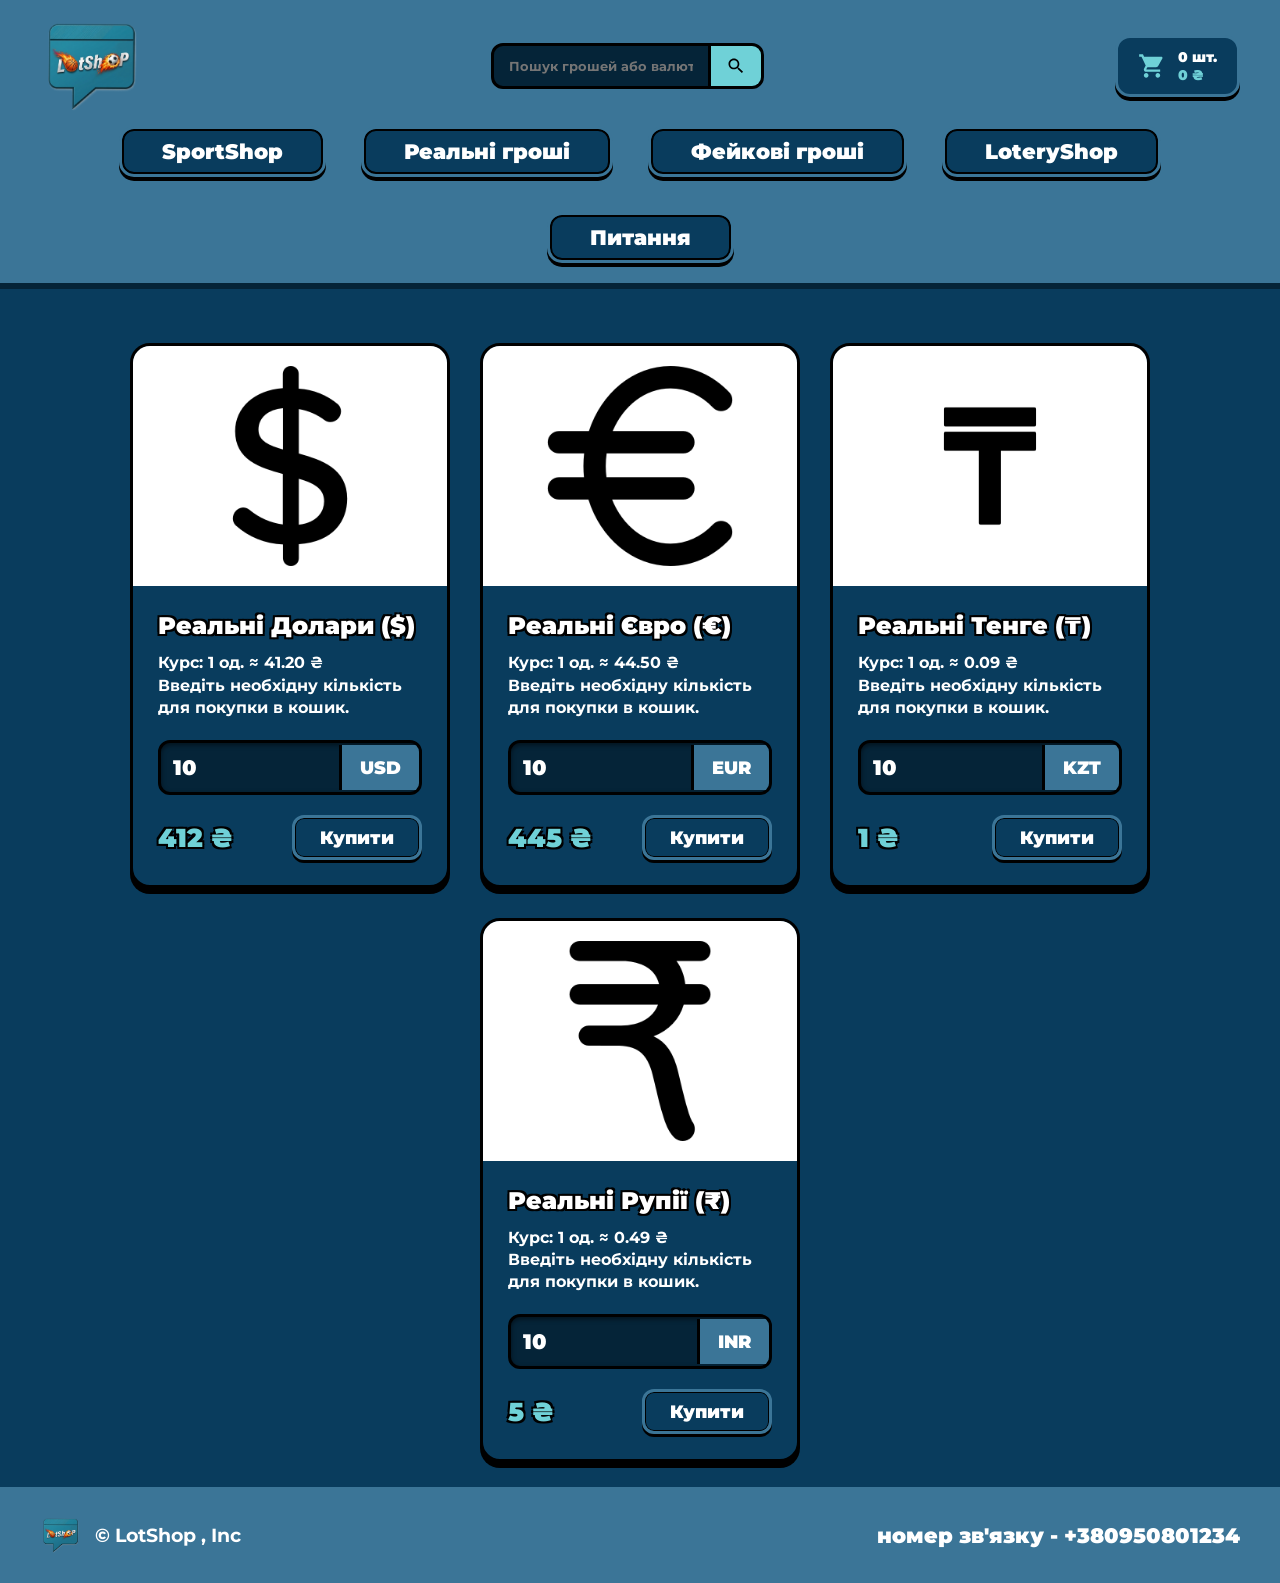
==== html/money.html @ 11d2e369 "Додав нові розділи сайту та сторінку питань" ====
<!DOCTYPE html>
<html lang="uk">
<head>
    <meta charset="UTF-8">
    <meta name="viewport" content="width=device-width, initial-scale=1.0">
    <title>MoneyShop - LotShop</title>
    <link rel="preconnect" href="https://fonts.googleapis.com">
    <link rel="preconnect" href="https://fonts.gstatic.com" crossorigin>
    <link href="https://fonts.googleapis.com/css2?family=Lilita+One&family=Montserrat:wght@700;900&display=swap" rel="stylesheet">
    <link rel="stylesheet" href="../css/sport.css">
    <link rel="stylesheet" href="../css/money.css">
</head>
<body>

    <header class="sticky-header">
        <div class="header-top">
            <a href="../html/index.html" class="header-logo-link">
                <img src="../images/LotShop.png" alt="Logo Icon" class="header-left-logo">
            </a>
            
            <div class="search-container">
                <input type="text" id="searchInput" placeholder="Пошук грошей або валюти...">
                <button id="searchBtn" class="search-btn">
                    <svg viewBox="0 0 24 24" class="search-icon-svg">
                        <path d="M15.5 14h-.79l-.28-.27C15.41 12.59 16 11.11 16 9.5 16 5.91 13.09 3 9.5 3S3 5.91 3 9.5 5.91 16 9.5 16c1.61 0 3.09-.59 4.23-1.57l.27.28v.79l5 4.99L20.49 19l-4.99-5zm-6 0C7.01 14 5 11.99 5 9.5S7.01 5 9.5 5 14 7.01 14 9.5 11.99 14 9.5 14z"/>
                    </svg>
                </button>
            </div>

            <div class="header-cart" id="cartBtn">
                <svg viewBox="0 0 24 24" class="cart-icon">
                    <path d="M7 18c-1.1 0-1.99.9-1.99 2S5.9 22 7 22s2-.9 2-2-.9-2-2-2zM1 2v2h2l3.6 7.59-1.35 2.45c-.16.28-.25.61-.25.96 0 1.1.9 2 2 2h12v-2H7.42c-.14 0-.25-.11-.25-.25l.03-.12.9-1.63h7.45c.75 0 1.41-.41 1.75-1.03l3.58-6.49c.08-.14.12-.31.12-.48 0-.55-.45-1-1-1H5.21l-.94-2H1zm16 16c-1.1 0-1.99.9-1.99 2s.89 2 1.99 2 2-.9 2-2-.9-2-2-2z"/>
                </svg>
                <div class="cart-info">
                    <span id="cartCount">0 шт.</span>
                    <span id="cartSum">0 ₴</span>
                </div>
            </div>
        </div>
        
        <nav>
            <a href="../html/sport.html" class="nav-btn">SportShop</a>
            <button class="nav-btn active" onclick="filterMoneyCategory('real', this)">Реальні гроші</button>
            <button class="nav-btn" onclick="filterMoneyCategory('fake', this)">Фейкові гроші</button>
            <a href="../html/lotery.html" class="nav-btn">LoteryShop</a>
            <a href="../html/questions.html" class="nav-btn">Питання</a>
        </nav>
    </header>

    <main id="moneyExchangeContainer">

    </main>

    <footer>
        <div class="footer-left">
            <img src="../images/LotShop.png" alt="Mini Logo" class="footer-mini-logo">
            <span>© LotShop , Inc</span>
        </div>
        <div class="footer-phone">
            номер зв'язку - +380950801234
        </div>
    </footer>

    <script src="../js/moneyshop.js"></script>
</body>
</html>
---- css/sport.css ----
* {
    margin: 0;
    padding: 0;
    box-sizing: border-box;
}

body {
    font-family: 'Montserrat', sans-serif;
    background-color: #093C5D;
    color: #ffffff;
    min-height: 100vh;
    display: flex;
    flex-direction: column;
}

header {
    background-color: #3B7597;
    padding: 20px 40px;
    position: relative;
    display: flex;
    flex-direction: column;
    align-items: center;
}

.header-logo-link {
    position: absolute;
    left: 40px;
    top: 20px;
    display: inline-block;
    transition: transform 0.2s ease, filter 0.2s ease;
    cursor: pointer;
    z-index: 10;
}

.header-left-logo {
    width: 100px;
    height: auto;
    display: block;
}

.header-logo-link:hover {
    transform: scale(1.08) rotate(-2deg);
    filter: drop-shadow(0 0 12px rgba(255, 255, 255, 0.6));
}

.header-logo-link:active {
    transform: scale(0.95) rotate(0deg);
    filter: drop-shadow(0 0 6px rgba(255, 255, 255, 0.4));
}

.logo-container {
    display: flex;
    justify-content: center;
    align-items: center;
    margin-bottom: 20px;
    margin-top: 20px;
}

.main-logo {
    font-family: 'Lilita One', cursive;
    font-size: 4.5rem;
    color: #ffffff;
    display: flex;
    align-items: center;
    line-height: 1;
}

.main-logo span {
    text-shadow: 
        -3px -3px 0 #000,  
         3px -3px 0 #000,
        -3px  3px 0 #000,
         3px  3px 0 #000;
}

.logo-ball-bb {
    width: 85px;
    height: auto;
    margin-left: 5px;
    margin-right: 5px;
    align-self: center;
}

.logo-ball-fb {
    width: 75px;
    height: auto;
    margin-left: 8px;
    margin-right: 8px;
    transform: rotate(115deg) scaleY(-1);
    align-self: center;
}

.header-cart {
    position: absolute;
    right: 40px;
    top: 25px;
    background-color: #093C5D;
    padding: 10px 20px;
    border-radius: 15px;
    border: 3px solid #3B7597;
    box-shadow: 0 4px 0 #000;
    display: flex;
    align-items: center;
    gap: 12px;
    cursor: pointer;
    transition: transform 0.2s ease;
}

.header-cart:hover {
    transform: scale(1.05);
}

.cart-icon {
    width: 28px;
    height: 28px;
    fill: #6FD1D7;
}

.cart-info {
    display: flex;
    flex-direction: column;
    font-family: 'Montserrat', sans-serif;
    font-weight: 900;
    font-size: 0.9rem;
}

.cart-info #cartSum {
    color: #6FD1D7;
}

nav {
    display: flex;
    justify-content: center;
    gap: 35px;
    flex-wrap: wrap;
    width: 100%;
}

.nav-btn {
    font-family: 'Montserrat', sans-serif;
    font-weight: 900;
    font-size: 1.3rem;
    color: #ffffff;
    background-color: #093C5D;
    padding: 10px 40px;
    text-decoration: none;
    border-radius: 15px;
    border: 3px solid #3B7597;
    box-shadow: inset 0 0 0 2px #000, 0 4px 0 #000;
    transition: transform 0.2s ease, box-shadow 0.2s ease, background-color 0.3s ease, color 0.3s ease;
}

.nav-btn:hover {
    background-color: #6FD1D7;
    color: #093C5D;
    transform: translateY(-4px);
    box-shadow: inset 0 0 0 2px #000, 0 8px 0 #000;
}

.nav-btn:active {
    transform: translateY(2px);
    box-shadow: inset 0 0 0 2px #000, 0 2px 0 #000;
}

main {
    flex: 1;
    max-width: 1200px;
    margin: 60px auto;
    padding: 0 20px;
    display: flex;
    justify-content: center;
    gap: 40px;
    flex-wrap: wrap;
}

.product-card {
    background-color: #3B7597;
    border-radius: 25px;
    width: 320px;
    box-shadow: 0 10px 0 #052438;
    overflow: hidden;
    display: flex;
    flex-direction: column;
    transition: transform 0.2s ease;
}

.product-card:hover {
    transform: translateY(-5px);
}

.product-img-wrapper {
    background-color: #ffffff;
    width: 100%;
    height: 240px;
    display: flex;
    justify-content: center;
    align-items: center;
    padding: 20px;
}

.product-img {
    max-width: 100%;
    max-height: 100%;
    object-fit: contain;
}

.product-info {
    padding: 25px;
    display: flex;
    flex-direction: column;
    flex: 1;
}

.product-title {
    font-family: 'Montserrat', sans-serif;
    font-weight: 900;
    font-size: 1.5rem;
    color: #ffffff;
    margin-bottom: 12px;
    text-shadow: -2px -2px 0 #000, 2px -2px 0 #000, -2px 2px 0 #000, 2px 2px 0 #000;
}

.product-text {
    font-size: 1rem;
    line-height: 1.4;
    font-weight: 700;
    color: #ffffff;
    margin-bottom: 20px;
    flex: 1;
}

.product-footer {
    display: flex;
    justify-content: space-between;
    align-items: center;
    margin-top: auto;
}

.product-price {
    font-family: 'Montserrat', sans-serif;
    font-weight: 900;
    font-size: 1.6rem;
    color: #6FD1D7;
    text-shadow: -2px -2px 0 #000, 2px -2px 0 #000, -2px 2px 0 #000, 2px 2px 0 #000;
}

.controls-wrapper {
    position: relative;
    width: 130px;
    height: 45px;
}

.buy-btn {
    position: absolute;
    top: 0;
    left: 0;
    width: 100%;
    height: 100%;
    font-family: 'Montserrat', sans-serif;
    font-weight: 900;
    font-size: 1.1rem;
    color: #ffffff;
    background-color: #093C5D;
    border: 3px solid #3B7597;
    border-radius: 12px;
    box-shadow: inset 0 0 0 1px #000, 0 3px 0 #000;
    cursor: pointer;
    transition: background-color 0.2s, color 0.2s, transform 0.1s;
    z-index: 2;
}

.buy-btn:hover {
    background-color: #6FD1D7;
    color: #093C5D;
}

.buy-btn:active {
    transform: translateY(2px);
    box-shadow: inset 0 0 0 1px #000, 0 1px 0 #000;
}

.has-items .buy-btn {
    display: none;
}

.quantity-controls {
    display: flex;
    align-items: center;
    justify-content: space-between;
    width: 100%;
    height: 100%;
    background-color: #093C5D;
    border: 3px solid #000;
    border-radius: 12px;
    overflow: hidden;
}

.control-btn {
    width: 35px;
    height: 100%;
    background-color: #052438;
    border: none;
    color: #ffffff;
    font-family: 'Montserrat', sans-serif;
    font-weight: 900;
    font-size: 1.4rem;
    cursor: pointer;
    transition: background-color 0.2s;
}

.control-btn:hover {
    background-color: #6FD1D7;
    color: #093C5D;
}

.quantity-value {
    font-family: 'Montserrat', sans-serif;
    font-weight: 900;
    font-size: 1.2rem;
    color: #ffffff;
}

.error-msg {
    font-weight: 900;
    font-size: 1.5rem;
    color: #ff6b6b;
    text-align: center;
    width: 100%;
}

footer {
    background-color: #3B7597;
    padding: 30px 40px;
    display: flex;
    justify-content: space-between;
    align-items: center;
    flex-wrap: wrap;
    gap: 15px;
    border-top: 5px solid #093C5D;
}

.footer-left {
    display: flex;
    align-items: center;
    gap: 15px;
    font-weight: 700;
    font-size: 1.2rem;
}

.footer-mini-logo {
    width: 40px;
    height: auto;
}

.footer-phone {
    font-weight: 900;
    color: #ffffff;
    font-size: 1.3rem;
}

@media (max-width: 850px) {
    .header-logo-link {
        position: static;
        margin-bottom: 10px;
    }
    .header-cart {
        position: static;
        margin-bottom: 20px;
    }
    .main-logo { font-size: 3rem; }
    .logo-ball-bb { width: 55px; }
    .logo-ball-fb { width: 50px; }
    main { gap: 30px; }
    footer { flex-direction: column; text-align: center; }
}

.cart-main {
    flex-direction: row;
    align-items: flex-start;
    justify-content: space-between;
}

.cart-container, .checkout-form-container {
    background-color: #3B7597;
    border-radius: 25px;
    padding: 30px;
    box-shadow: 0 10px 0 #052438;
    flex: 1;
    min-width: 320px;
}

.cart-container {
    flex: 1.4;
}

.cart-page-title {
    font-family: 'Montserrat', sans-serif;
    font-weight: 900;
    font-size: 2rem;
    color: #ffffff;
    margin-bottom: 25px;
    text-shadow: -2px -2px 0 #000, 2px -2px 0 #000, -2px 2px 0 #000, 2px 2px 0 #000;
}

.cart-items-list {
    display: flex;
    flex-direction: column;
    gap: 15px;
    margin-bottom: 25px;
}

.cart-item-row {
    background-color: #093C5D;
    border: 3px solid #000;
    border-radius: 15px;
    padding: 15px;
    display: flex;
    align-items: center;
    justify-content: space-between;
    gap: 15px;
}

.cart-item-img {
    width: 60px;
    height: 60px;
    object-fit: contain;
    background-color: #fff;
    border-radius: 10px;
    padding: 5px;
}

.cart-item-info {
    flex: 1;
}

.cart-item-name {
    font-size: 1.1rem;
    font-weight: 900;
    margin-bottom: 4px;
}

.cart-item-price-each {
    color: #6FD1D7;
    font-size: 0.9rem;
    font-weight: 700;
}

.cart-item-controls {
    display: flex;
    align-items: center;
    background-color: #052438;
    border: 2px solid #000;
    border-radius: 10px;
    overflow: hidden;
}

.cart-qty-btn {
    width: 30px;
    height: 30px;
    background-color: #3B7597;
    border: none;
    color: #fff;
    font-weight: 900;
    font-size: 1.1rem;
    cursor: pointer;
}

.cart-qty-btn:hover {
    background-color: #6FD1D7;
    color: #093C5D;
}

.cart-qty-val {
    padding: 0 12px;
    font-weight: 900;
}

.cart-item-subtotal {
    font-weight: 900;
    font-size: 1.2rem;
    color: #6FD1D7;
    min-width: 80px;
    text-align: right;
}

.cart-empty-text {
    font-weight: 700;
    font-size: 1.1rem;
    text-align: center;
    color: #bce3fb;
    padding: 20px 0;
}

.cart-total-box {
    border-top: 4px dashed #093C5D;
    padding-top: 20px;
    display: flex;
    justify-content: space-between;
    align-items: center;
    font-weight: 900;
    font-size: 1.5rem;
}

#cartPageSum {
    color: #6FD1D7;
    text-shadow: -2px -2px 0 #000, 2px -2px 0 #000, -2px 2px 0 #000, 2px 2px 0 #000;
}

.form-group {
    display: flex;
    flex-direction: column;
    gap: 8px;
    margin-bottom: 18px;
}

.form-group label {
    font-weight: 900;
    font-size: 1rem;
}

.form-group input {
    font-family: 'Montserrat', sans-serif;
    font-weight: 700;
    padding: 12px 15px;
    border-radius: 12px;
    border: 3px solid #000;
    background-color: #093C5D;
    color: #fff;
    font-size: 1rem;
    outline: none;
}

.form-group input:focus {
    border-color: #6FD1D7;
}

.checkout-submit-btn {
    width: 100%;
    font-family: 'Montserrat', sans-serif;
    font-weight: 900;
    font-size: 1.3rem;
    color: #ffffff;
    background-color: #093C5D;
    padding: 12px;
    border-radius: 15px;
    border: 3px solid #000;
    box-shadow: 0 5px 0 #000;
    cursor: pointer;
    transition: transform 0.1s, background-color 0.2s, color 0.2s;
    margin-top: 10px;
}

.checkout-submit-btn:hover {
    background-color: #6FD1D7;
    color: #093C5D;
}

.checkout-submit-btn:active {
    transform: translateY(3px);
    box-shadow: 0 2px 0 #000;
}

@media (max-width: 950px) {
    .cart-main {
        flex-direction: column;
        gap: 40px;
    }
    .cart-container, .checkout-form-container {
        width: 100%;
    }
}

.cart-header-row {
    display: flex;
    justify-content: space-between;
    align-items: center;
    margin-bottom: 25px;
    flex-wrap: wrap;
    gap: 15px;
}

.cart-header-row .cart-page-title {
    margin-bottom: 0;
}

.clear-cart-btn {
    font-family: 'Montserrat', sans-serif;
    font-weight: 900;
    font-size: 0.9rem;
    color: #ffffff;
    background-color: #ff4747;
    padding: 8px 15px;
    border-radius: 10px;
    border: 2px solid #000;
    box-shadow: 0 3px 0 #000;
    cursor: pointer;
    transition: transform 0.1s, background-color 0.2s;
}

.clear-cart-btn:hover {
    background-color: #ff6b6b;
}

.clear-cart-btn:active {
    transform: translateY(2px);
    box-shadow: 0 1px 0 #000;
}

header.sticky-header {
    position: sticky;
    top: 0;
    z-index: 100;
    box-shadow: 0 6px 0 #052438;
}

.header-top {
    display: flex;
    justify-content: space-between;
    align-items: center;
    width: 100%;
    max-width: 1200px;
    margin-bottom: 15px;
    position: relative;
}

.header-top .header-logo-link {
    position: static;
}

.header-top .header-cart {
    position: static;
}

.search-catalog-bar {
    display: flex;
    gap: 15px;
    width: 100%;
    max-width: 800px;
    margin-bottom: 20px;
}

.catalog-wrapper {
    position: relative;
}

.catalog-btn {
    font-family: 'Montserrat', sans-serif;
    font-weight: 900;
    font-size: 1.1rem;
    color: #ffffff;
    background-color: #093C5D;
    padding: 12px 20px;
    border: 3px solid #000;
    border-radius: 12px;
    cursor: pointer;
    box-shadow: 0 4px 0 #000;
    white-space: nowrap;
    transition: transform 0.1s;
}

.catalog-btn:active {
    transform: translateY(2px);
    box-shadow: 0 2px 0 #000;
}

.catalog-dropdown {
    display: none;
    position: absolute;
    top: 110%;
    left: 0;
    background-color: #093C5D;
    border: 3px solid #000;
    border-radius: 12px;
    box-shadow: 0 8px 0 #052438;
    width: 220px;
    overflow: hidden;
    z-index: 110;
}

.catalog-wrapper:hover .catalog-dropdown {
    display: flex;
    flex-direction: column;
}

.catalog-dropdown button {
    font-family: 'Montserrat', sans-serif;
    font-weight: 700;
    font-size: 1rem;
    color: #ffffff;
    background: none;
    border: none;
    padding: 12px 15px;
    text-align: left;
    cursor: pointer;
    width: 100%;
    transition: background-color 0.2s, color 0.2s;
}

.catalog-dropdown button:hover {
    background-color: #6FD1D7;
    color: #093C5D;
}

.search-wrapper {
    display: flex;
    flex: 1;
    border: 3px solid #000;
    border-radius: 12px;
    overflow: hidden;
    box-shadow: 0 4px 0 #000;
    background-color: #093C5D;
}

.search-wrapper input {
    flex: 1;
    border: none;
    background: none;
    padding: 10px 15px;
    font-family: 'Montserrat', sans-serif;
    font-weight: 700;
    font-size: 1.1rem;
    color: #ffffff;
    outline: none;
}

.search-wrapper input::placeholder {
    color: #bce3fb;
}

.search-btn {
    font-family: 'Montserrat', sans-serif;
    font-weight: 900;
    font-size: 1.1rem;
    color: #093C5D;
    background-color: #6FD1D7;
    border: none;
    border-left: 3px solid #000;
    padding: 0 25px;
    cursor: pointer;
    transition: background-color 0.2s;
}

.search-btn:hover {
    background-color: #ffffff;
}

main {
    margin-top: 40px;
}

@media (max-width: 850px) {
    .header-top {
        flex-direction: column;
        gap: 15px;
    }
    .search-catalog-bar {
        flex-direction: column;
        width: 100%;
    }
    .catalog-btn {
        width: 100%;
    }
    .catalog-dropdown {
        width: 100%;
    }
}
---- css/money.css ----
header.sticky-header {
    position: sticky;
    top: 0;
    z-index: 100;
    box-shadow: 0 6px 0 #052438;
}

.search-container {
    display: flex;
    align-items: center;
    border: 3px solid #000;
    border-radius: 12px;
    background-color: #052438;
    overflow: hidden;
}

.search-container input {
    border: none;
    background: none;
    padding: 10px 15px;
    color: #fff;
    font-family: 'Montserrat', sans-serif;
    font-weight: 700;
    outline: none;
}

.search-btn {
    background-color: #6FD1D7;
    border: none;
    border-left: 3px solid #000;
    padding: 10px 15px;
    cursor: pointer;
    display: flex;
    align-items: center;
    justify-content: center;
    height: 100%;
}

.search-icon-svg {
    width: 20px;
    height: 20px;
    fill: #000;
}

#moneyExchangeContainer {
    display: flex;
    flex-wrap: wrap;
    gap: 30px;
    justify-content: center;
    padding: 20px;
    max-width: 1200px;
    margin: 40px auto 0 auto;
}

.money-card {
    background-color: #093C5D;
    border: 3px solid #000;
    border-radius: 20px;
    box-shadow: 0 6px 0 #000;
}

.money-input-row {
    display: flex;
    align-items: center;
    border: 3px solid #000;
    border-radius: 12px;
    background-color: #052438;
    overflow: hidden;
    margin-bottom: 20px;
    box-shadow: inset 0 2px 5px rgba(0,0,0,0.5);
}

.money-input-row input {
    flex: 1;
    border: none;
    background: none;
    padding: 12px;
    font-family: 'Montserrat', sans-serif;
    font-weight: 900;
    font-size: 1.3rem;
    color: #ffffff;
    outline: none;
    width: 100px;
}

.currency-label-inside {
    background-color: #3B7597;
    padding: 12px 18px;
    font-weight: 900;
    font-size: 1.1rem;
    color: #ffffff;
    border-left: 3px solid #000;
}
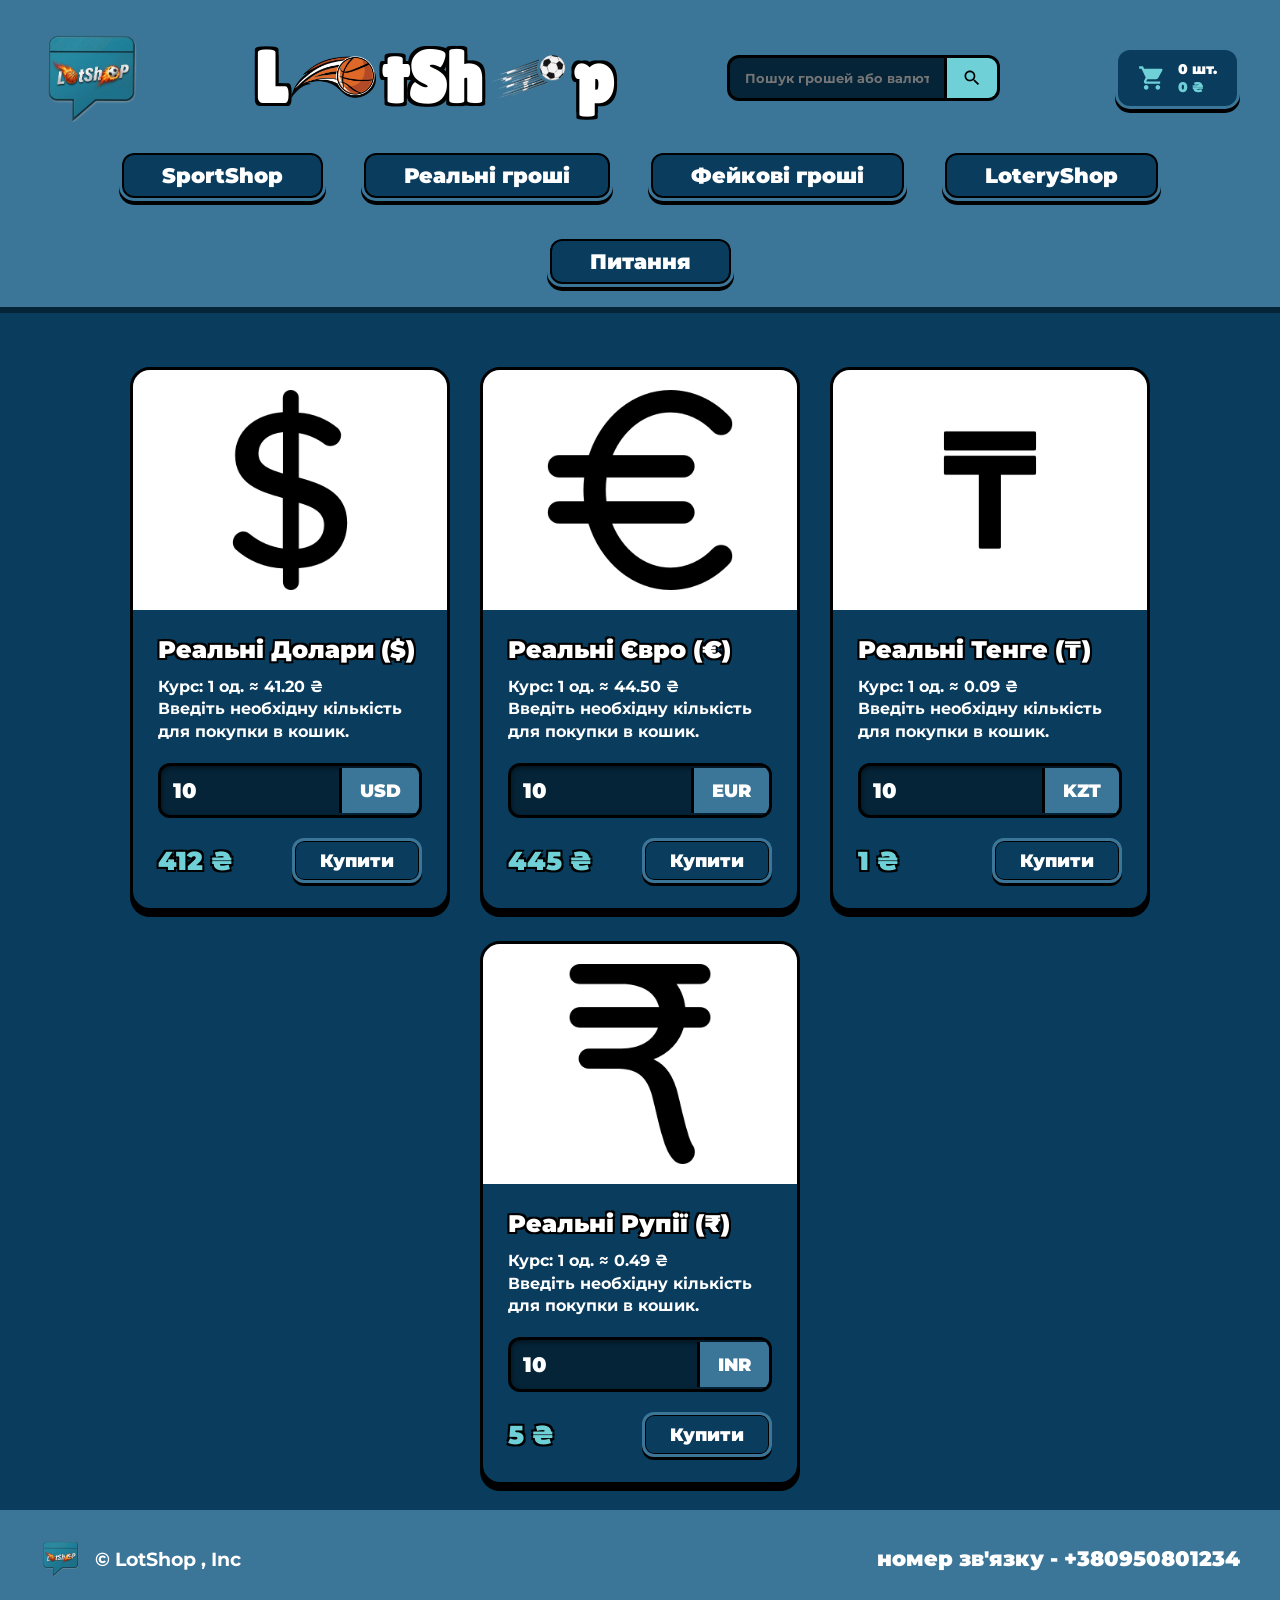
==== commit fc603d43: "бновить логотип на страницах магазина" ====
--- a/html/money.html
+++ b/html/money.html
@@ -17,6 +17,16 @@
             <a href="../html/index.html" class="header-logo-link">
                 <img src="../images/LotShop.png" alt="Logo Icon" class="header-left-logo">
             </a>
+
+            <div class="logo-container">
+            <h1 class="main-logo">
+                <span>L</span>
+                <img src="../images/bb_icon.png" alt="Basketball" class="logo-ball-bb">
+                <span>tSh</span>
+                <img src="../images/fb_icon.png" alt="Football" class="logo-ball-fb">
+                <span>p</span>
+            </h1>
+        </div>
             
             <div class="search-container">
                 <input type="text" id="searchInput" placeholder="Пошук грошей або валюти...">
